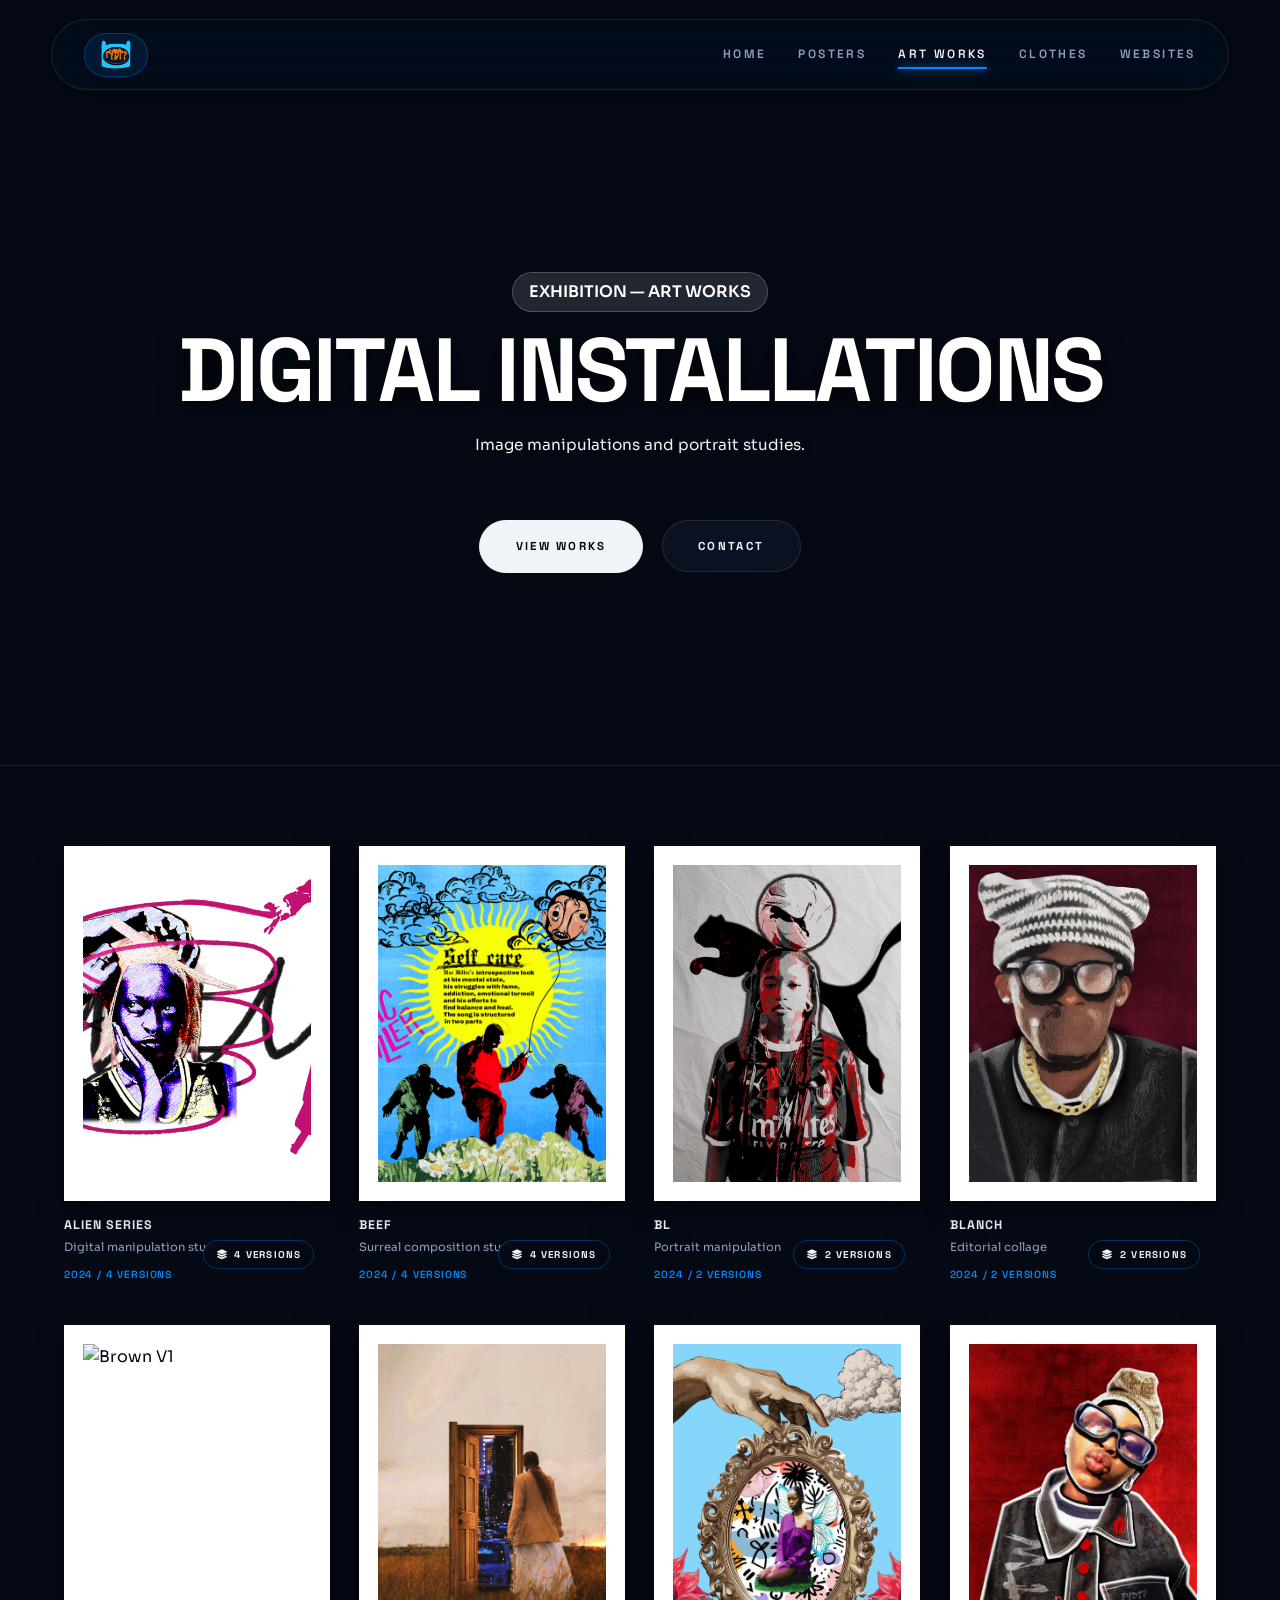
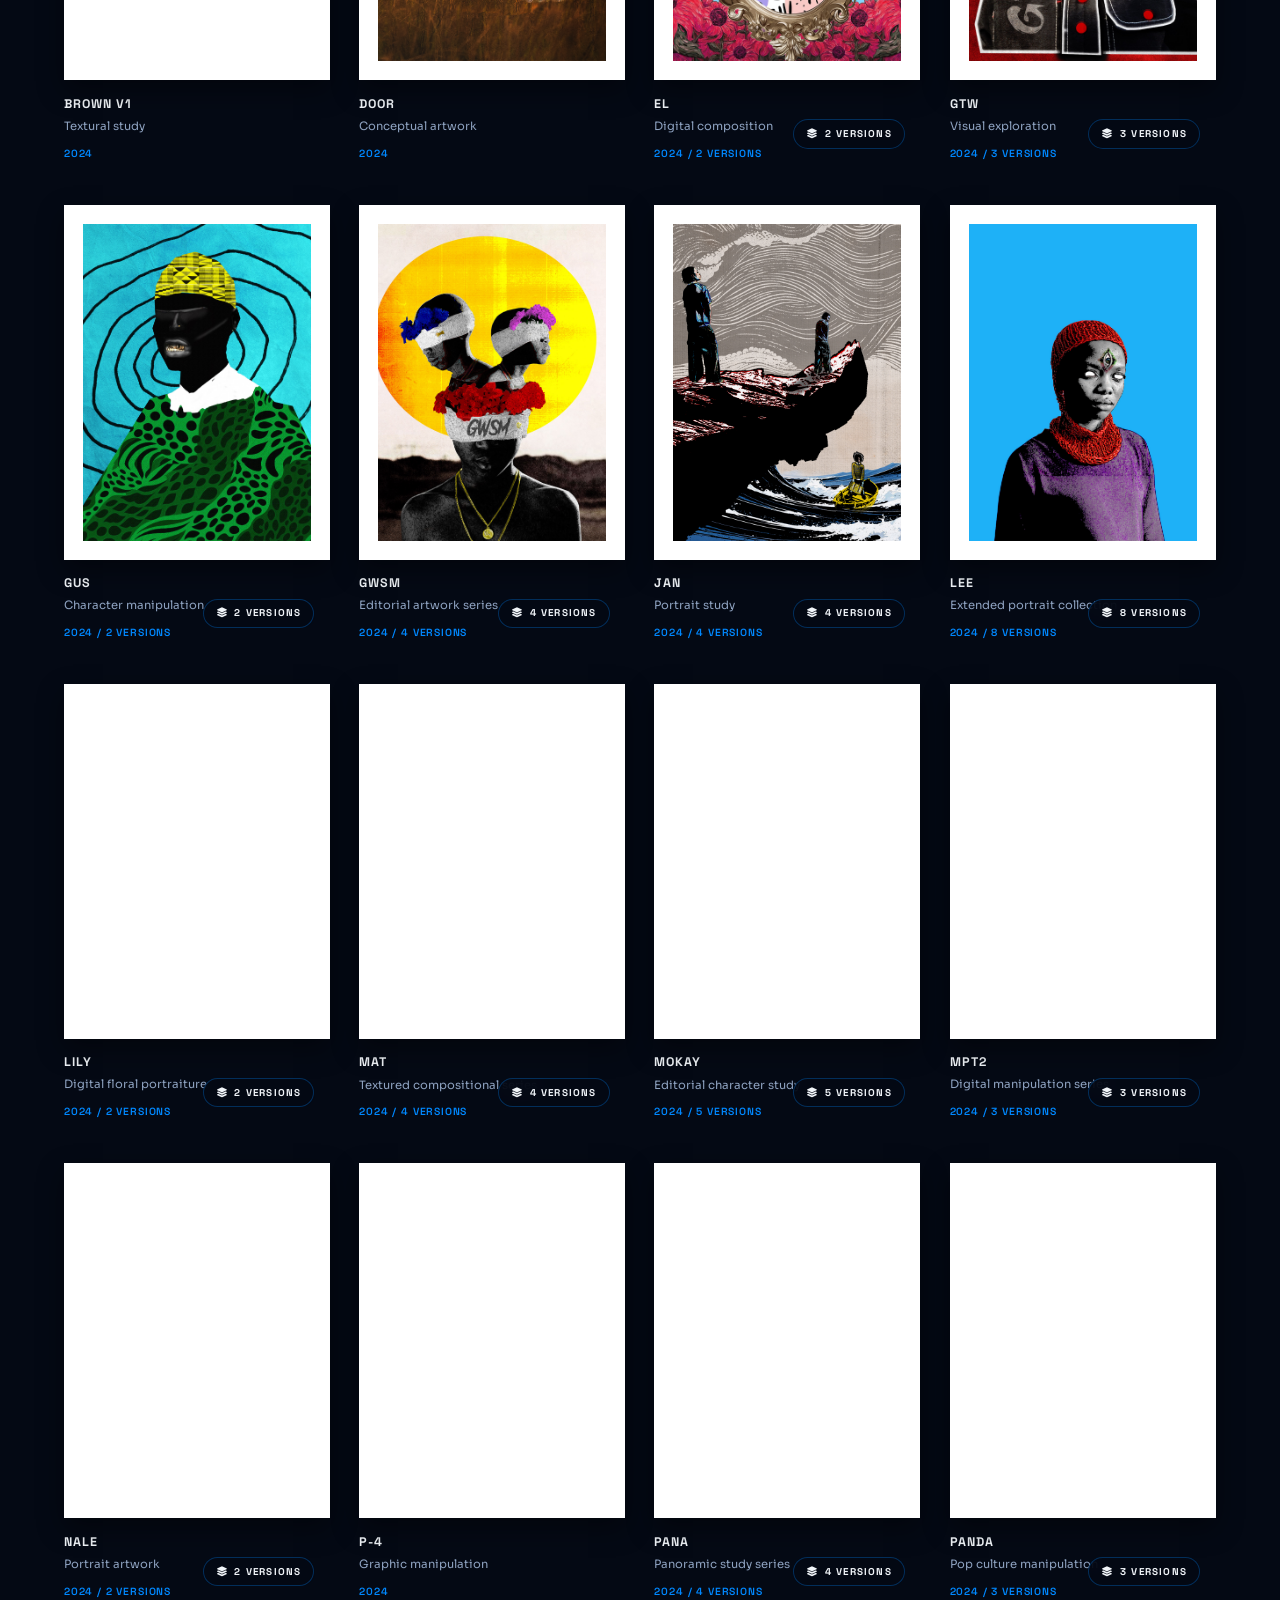
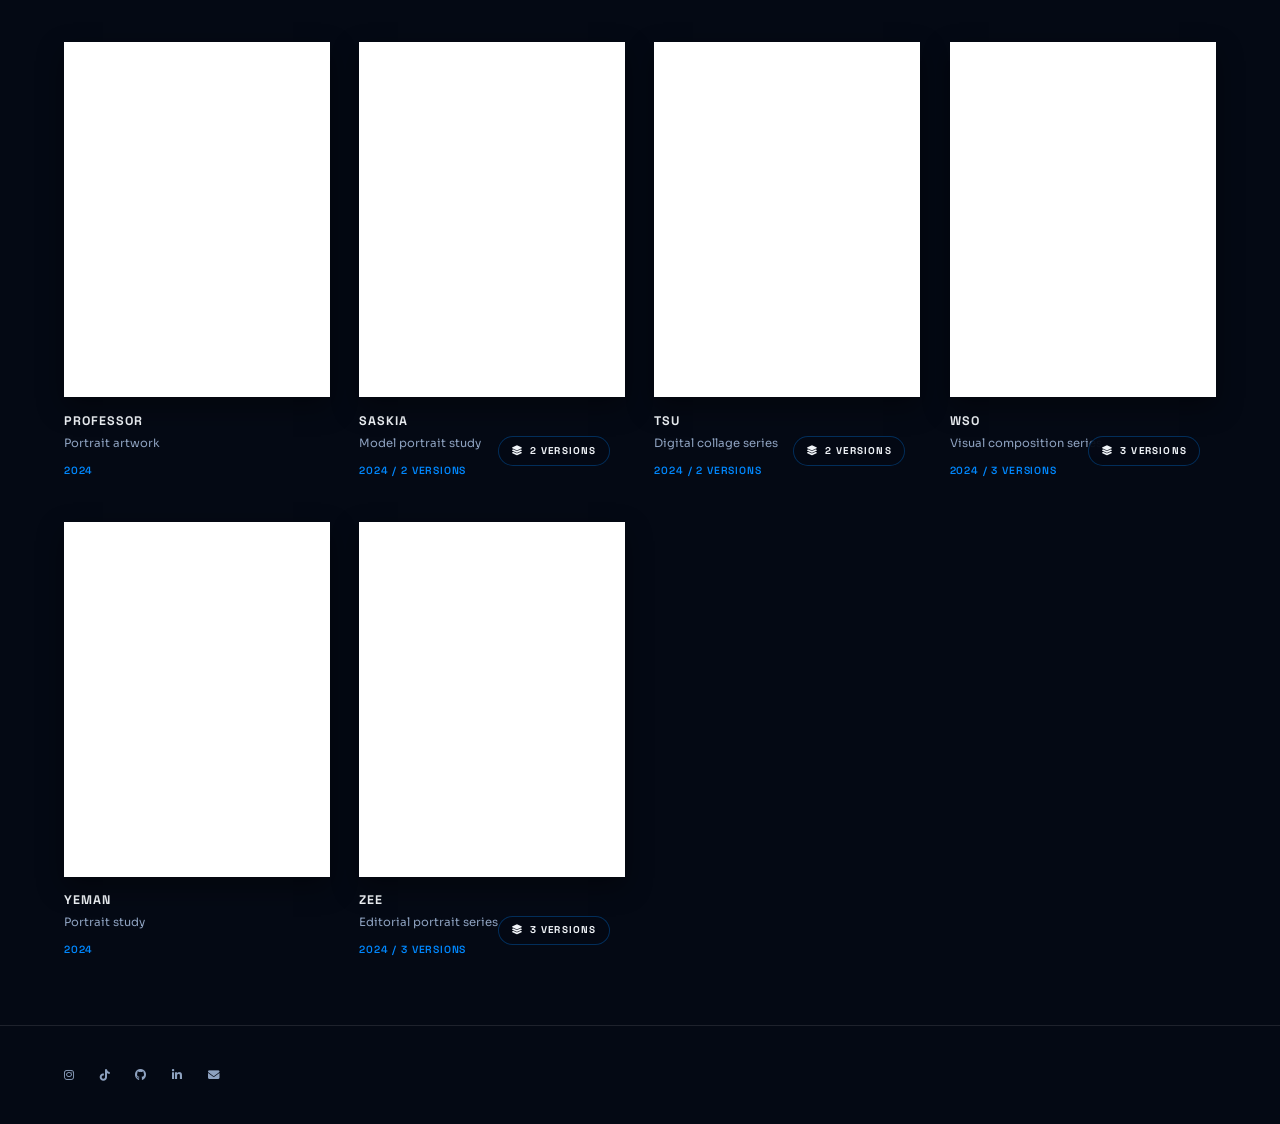
==== Artworks.html @ e3fe27bb "New update" ====
<!DOCTYPE html>
<!--
  File: Artworks.html
  Purpose: Art Works gallery — interactive grid with multi-version modal viewer.
  Notes: Groups artwork variations into single cards that expand into popups.
  Last modified: 2026-07-24
-->
<html lang="en">
<head>
  <meta charset="UTF-8">
  <meta name="viewport" content="width=device-width, initial-scale=1.0">
  <meta name="description" content="Visual works, portrait studies, and image manipulations by Ali Muunganirwa.">
  <title>Art Works | Ali Muunganirwa</title>
  <link rel="icon" type="image/png" href="Images/FYDT/Favicon.png">
  <link rel="preconnect" href="https://fonts.googleapis.com">
  <link rel="preconnect" href="https://fonts.gstatic.com" crossorigin>
  <link href="https://fonts.googleapis.com/css2?family=Space+Grotesk:wght@400;500;700&family=Sora:wght@400;500;600;700&display=swap" rel="stylesheet">
  <link rel="stylesheet" href="https://cdnjs.cloudflare.com/ajax/libs/font-awesome/6.5.2/css/all.min.css">
  <link rel="stylesheet" href="style.css">
</head>
<body class="page-art" data-page="art">

  <!-- ==========================================================================
       LOADING SCREEN
       ========================================================================== -->
  <div class="loading-screen" aria-hidden="true">
    <div class="loading-dots" aria-hidden="true">
      <span></span>
      <span></span>
      <span></span>
    </div>
    <p>Preparing the exhibition</p>
  </div>

  <!-- ==========================================================================
       SITE NAVIGATION HEADER
       ========================================================================== -->
  <header class="site-header">
    <a class="brand" href="Index.html" data-nav="home">
      <span class="nav-logo"><img src="Images/FYDT/Favicon.png" alt="Ali Muunganirwa logo"></span>
    </a>
    <button class="menu-toggle" type="button" aria-label="Toggle menu">
      <span></span><span></span>
    </button>
    <nav class="site-nav" aria-label="Primary navigation">
      <a href="Index.html" data-nav="home">Home</a>
      <a href="posters.html" data-nav="posters">Posters</a>
      <a href="Artworks.html" data-nav="art" class="active">Art Works</a>
      <a href="clothing.html" data-nav="clothes">Clothes</a>
      <a href="website.html" data-nav="websites">Websites</a>
    </nav>
  </header>

  <main id="main-content">
    <!-- ==========================================================================
         HERO SECTION WITH TEXT ROTATOR
         ========================================================================== -->
    <section class="hero-section">
      <div class="hero-stage">
        <video class="hero-background-video" muted autoplay loop playsinline preload="metadata" poster="Images/FYDT/hero-poster.jpg" aria-hidden="true">
          <source src="Images/Hero/artwork.mp4" type="video/mp4">
          Your browser does not support video playback.
        </video>
        <div class="hero-overlay"></div>
        
        <div class="hero-copy">
          <p class="eyebrow">Exhibition — Art Works</p>
          <h1>Digital Installations</h1>
          
          <!-- Dynamic Text Rotator -->
          <div class="hero-text-rotator" aria-live="polite">
            <span class="rotate-text active">Image manipulations and portrait studies.</span>
            <span class="rotate-text">Arranged like a private digital gallery.</span>
            <span class="rotate-text">Exploring collage, texture, and surreal composition.</span>
          </div>

          <div class="hero-actions">
            <a class="btn btn-dark" href="#gallery">View Works</a>
            <a class="btn btn-secondary" href="#contact">Contact</a>
          </div>
        </div>
      </div>
    </section>

    <!-- ==========================================================================
         ARTWORKS GALLERY GRID
         ========================================================================== -->
    <section class="poster-grid section" id="gallery">

      <!-- Alien Series (4 Versions) -->
      <article class="poster-card reveal artwork-card" 
               data-title="Alien Series" 
               data-meta="4 Versions Available / 2024"
               data-versions='["Images/Artworks/Alien-(1).jpg","Images/Artworks/Alien-(2).jpg","Images/Artworks/Alien-(3).jpg","Images/Artworks/Alien-(4).jpg"]'>
        <div class="image-wrapper">
          <img src="Images/Artworks/Alien-(1).jpg" alt="Alien Series" loading="lazy" decoding="async">
          <span class="version-badge"><i class="fa-solid fa-layer-group"></i> 4 Versions</span>
        </div>
        <div class="poster-meta">
          <h2>Alien Series</h2>
          <p>Digital manipulation study</p>
          <span>2024 / 4 Versions</span>
        </div>
      </article>

      <!-- Beef Series (4 Versions) -->
      <article class="poster-card reveal artwork-card" 
               data-title="Beef" 
               data-meta="4 Versions Available / 2024"
               data-versions='["Images/Artworks/Beef (1).jpg","Images/Artworks/Beef (2).jpg","Images/Artworks/Beef (3).jpg","Images/Artworks/Beef (4).jpg"]'>
        <div class="image-wrapper">
          <img src="Images/Artworks/Beef (1).jpg" alt="Beef" loading="lazy" decoding="async">
          <span class="version-badge"><i class="fa-solid fa-layer-group"></i> 4 Versions</span>
        </div>
        <div class="poster-meta">
          <h2>Beef</h2>
          <p>Surreal composition study</p>
          <span>2024 / 4 Versions</span>
        </div>
      </article>

      <!-- BL Series (2 Versions) -->
      <article class="poster-card reveal artwork-card" 
               data-title="BL" 
               data-meta="2 Versions Available / 2024"
               data-versions='["Images/Artworks/bl.jpg","Images/Artworks/BL2.jpg"]'>
        <div class="image-wrapper">
          <img src="Images/Artworks/bl.jpg" alt="BL" loading="lazy" decoding="async">
          <span class="version-badge"><i class="fa-solid fa-layer-group"></i> 2 Versions</span>
        </div>
        <div class="poster-meta">
          <h2>BL</h2>
          <p>Portrait manipulation</p>
          <span>2024 / 2 Versions</span>
        </div>
      </article>

      <!-- Blanch Series (2 Versions) -->
      <article class="poster-card reveal artwork-card" 
               data-title="Blanch" 
               data-meta="2 Versions Available / 2024"
               data-versions='["Images/Artworks/BLANCH.jpg","Images/Artworks/BLANCH2.jpg"]'>
        <div class="image-wrapper">
          <img src="Images/Artworks/BLANCH.jpg" alt="Blanch" loading="lazy" decoding="async">
          <span class="version-badge"><i class="fa-solid fa-layer-group"></i> 2 Versions</span>
        </div>
        <div class="poster-meta">
          <h2>Blanch</h2>
          <p>Editorial collage</p>
          <span>2024 / 2 Versions</span>
        </div>
      </article>

      <!-- Brown V1 -->
      <article class="poster-card reveal artwork-card" 
               data-title="Brown V1" 
               data-meta="Single Artwork / 2024"
               data-versions='["Images/Artworks/Brown v1.jpg"]'>
        <div class="image-wrapper">
          <img src="Images/Artworks/Brown v1.jpg" alt="Brown V1" loading="lazy" decoding="async">
        </div>
        <div class="poster-meta">
          <h2>Brown V1</h2>
          <p>Textural study</p>
          <span>2024</span>
        </div>
      </article>

      <!-- Door -->
      <article class="poster-card reveal artwork-card" 
               data-title="Door" 
               data-meta="Single Artwork / 2024"
               data-versions='["Images/Artworks/Door.jpg"]'>
        <div class="image-wrapper">
          <img src="Images/Artworks/Door.jpg" alt="Door" loading="lazy" decoding="async">
        </div>
        <div class="poster-meta">
          <h2>Door</h2>
          <p>Conceptual artwork</p>
          <span>2024</span>
        </div>
      </article>

      <!-- EL Series (2 Versions) -->
      <article class="poster-card reveal artwork-card" 
               data-title="EL" 
               data-meta="2 Versions Available / 2024"
               data-versions='["Images/Artworks/EL (1).jpg","Images/Artworks/EL (2).jpg"]'>
        <div class="image-wrapper">
          <img src="Images/Artworks/EL (1).jpg" alt="EL" loading="lazy" decoding="async">
          <span class="version-badge"><i class="fa-solid fa-layer-group"></i> 2 Versions</span>
        </div>
        <div class="poster-meta">
          <h2>EL</h2>
          <p>Digital composition</p>
          <span>2024 / 2 Versions</span>
        </div>
      </article>

      <!-- GTW Series (3 Versions) -->
      <article class="poster-card reveal artwork-card" 
               data-title="GTW" 
               data-meta="3 Versions Available / 2024"
               data-versions='["Images/Artworks/GTW1.jpg","Images/Artworks/GTW2.jpg","Images/Artworks/GTW3.jpg"]'>
        <div class="image-wrapper">
          <img src="Images/Artworks/GTW1.jpg" alt="GTW" loading="lazy" decoding="async">
          <span class="version-badge"><i class="fa-solid fa-layer-group"></i> 3 Versions</span>
        </div>
        <div class="poster-meta">
          <h2>GTW</h2>
          <p>Visual exploration</p>
          <span>2024 / 3 Versions</span>
        </div>
      </article>

      <!-- Gus Series (2 Versions) -->
      <article class="poster-card reveal artwork-card" 
               data-title="Gus" 
               data-meta="2 Versions Available / 2024"
               data-versions='["Images/Artworks/Gus (1).png","Images/Artworks/Gus (2).png"]'>
        <div class="image-wrapper">
          <img src="Images/Artworks/Gus (1).png" alt="Gus" loading="lazy" decoding="async">
          <span class="version-badge"><i class="fa-solid fa-layer-group"></i> 2 Versions</span>
        </div>
        <div class="poster-meta">
          <h2>Gus</h2>
          <p>Character manipulation</p>
          <span>2024 / 2 Versions</span>
        </div>
      </article>

      <!-- GWSM Series (4 Versions) -->
      <article class="poster-card reveal artwork-card" 
               data-title="GWSM" 
               data-meta="4 Versions Available / 2024"
               data-versions='["Images/Artworks/GWSM-(1).jpg","Images/Artworks/GWSM-(2).jpg","Images/Artworks/GWSM-(3).jpg","Images/Artworks/GWSM-(4).jpg"]'>
        <div class="image-wrapper">
          <img src="Images/Artworks/GWSM-(1).jpg" alt="GWSM" loading="lazy" decoding="async">
          <span class="version-badge"><i class="fa-solid fa-layer-group"></i> 4 Versions</span>
        </div>
        <div class="poster-meta">
          <h2>GWSM</h2>
          <p>Editorial artwork series</p>
          <span>2024 / 4 Versions</span>
        </div>
      </article>

      <!-- Jan Series (4 Versions) -->
      <article class="poster-card reveal artwork-card" 
               data-title="Jan" 
               data-meta="4 Versions Available / 2024"
               data-versions='["Images/Artworks/Jan.jpg","Images/Artworks/Jan- (1).jpg","Images/Artworks/Jan- (2).jpg","Images/Artworks/Jan- (3).jpg"]'>
        <div class="image-wrapper">
          <img src="Images/Artworks/Jan.jpg" alt="Jan" loading="lazy" decoding="async">
          <span class="version-badge"><i class="fa-solid fa-layer-group"></i> 4 Versions</span>
        </div>
        <div class="poster-meta">
          <h2>Jan</h2>
          <p>Portrait study</p>
          <span>2024 / 4 Versions</span>
        </div>
      </article>

      <!-- Lee Series (8 Versions) -->
      <article class="poster-card reveal artwork-card" 
               data-title="Lee" 
               data-meta="8 Versions Available / 2024"
               data-versions='["Images/Artworks/Lee.jpg","Images/Artworks/Lee-2.jpg","Images/Artworks/Lee-3.jpg","Images/Artworks/Lee4.jpg","Images/Artworks/Lee5.jpg","Images/Artworks/lee6.jpg","Images/Artworks/lee7.jpg","Images/Artworks/lee8.jpg"]'>
        <div class="image-wrapper">
          <img src="Images/Artworks/Lee.jpg" alt="Lee" loading="lazy" decoding="async">
          <span class="version-badge"><i class="fa-solid fa-layer-group"></i> 8 Versions</span>
        </div>
        <div class="poster-meta">
          <h2>Lee</h2>
          <p>Extended portrait collection</p>
          <span>2024 / 8 Versions</span>
        </div>
      </article>

      <!-- Lily Series (2 Versions) -->
      <article class="poster-card reveal artwork-card" 
               data-title="Lily" 
               data-meta="2 Versions Available / 2024"
               data-versions='["Images/Artworks/lily1.jpg","Images/Artworks/lily2.jpg"]'>
        <div class="image-wrapper">
          <img src="Images/Artworks/lily1.jpg" alt="Lily" loading="lazy" decoding="async">
          <span class="version-badge"><i class="fa-solid fa-layer-group"></i> 2 Versions</span>
        </div>
        <div class="poster-meta">
          <h2>Lily</h2>
          <p>Digital floral portraiture</p>
          <span>2024 / 2 Versions</span>
        </div>
      </article>

      <!-- Mat Series (4 Versions) -->
      <article class="poster-card reveal artwork-card" 
               data-title="Mat" 
               data-meta="4 Versions Available / 2024"
               data-versions='["Images/Artworks/Mat (1).jpg","Images/Artworks/Mat (2).jpg","Images/Artworks/Mat (3).jpg","Images/Artworks/Mat (4).jpg"]'>
        <div class="image-wrapper">
          <img src="Images/Artworks/Mat (1).jpg" alt="Mat" loading="lazy" decoding="async">
          <span class="version-badge"><i class="fa-solid fa-layer-group"></i> 4 Versions</span>
        </div>
        <div class="poster-meta">
          <h2>Mat</h2>
          <p>Textured compositional series</p>
          <span>2024 / 4 Versions</span>
        </div>
      </article>

      <!-- Mokay Series (5 Versions) -->
      <article class="poster-card reveal artwork-card" 
               data-title="Mokay" 
               data-meta="5 Versions Available / 2024"
               data-versions='["Images/Artworks/mokay.jpg","Images/Artworks/mokay2.jpg","Images/Artworks/mokay3.jpg","Images/Artworks/mokay4.jpg","Images/Artworks/mokay5.jpg"]'>
        <div class="image-wrapper">
          <img src="Images/Artworks/mokay.jpg" alt="Mokay" loading="lazy" decoding="async">
          <span class="version-badge"><i class="fa-solid fa-layer-group"></i> 5 Versions</span>
        </div>
        <div class="poster-meta">
          <h2>Mokay</h2>
          <p>Editorial character study</p>
          <span>2024 / 5 Versions</span>
        </div>
      </article>

      <!-- Mpt2 Series (3 Versions) -->
      <article class="poster-card reveal artwork-card" 
               data-title="Mpt2" 
               data-meta="3 Versions Available / 2024"
               data-versions='["Images/Artworks/Mpt2 (1).jpg","Images/Artworks/Mpt2 (2).jpg","Images/Artworks/Mpt2 (3).jpg"]'>
        <div class="image-wrapper">
          <img src="Images/Artworks/Mpt2 (1).jpg" alt="Mpt2" loading="lazy" decoding="async">
          <span class="version-badge"><i class="fa-solid fa-layer-group"></i> 3 Versions</span>
        </div>
        <div class="poster-meta">
          <h2>Mpt2</h2>
          <p>Digital manipulation series</p>
          <span>2024 / 3 Versions</span>
        </div>
      </article>

      <!-- Nale Series (2 Versions) -->
      <article class="poster-card reveal artwork-card" 
               data-title="Nale" 
               data-meta="2 Versions Available / 2024"
               data-versions='["Images/Artworks/nale.jpg","Images/Artworks/nale2.jpg"]'>
        <div class="image-wrapper">
          <img src="Images/Artworks/nale.jpg" alt="Nale" loading="lazy" decoding="async">
          <span class="version-badge"><i class="fa-solid fa-layer-group"></i> 2 Versions</span>
        </div>
        <div class="poster-meta">
          <h2>Nale</h2>
          <p>Portrait artwork</p>
          <span>2024 / 2 Versions</span>
        </div>
      </article>

      <!-- P-4 -->
      <article class="poster-card reveal artwork-card" 
               data-title="P-4" 
               data-meta="Single Artwork / 2024"
               data-versions='["Images/Artworks/P-(4).png"]'>
        <div class="image-wrapper">
          <img src="Images/Artworks/P-(4).png" alt="P-4" loading="lazy" decoding="async">
        </div>
        <div class="poster-meta">
          <h2>P-4</h2>
          <p>Graphic manipulation</p>
          <span>2024</span>
        </div>
      </article>

      <!-- Pana Series (4 Versions) -->
      <article class="poster-card reveal artwork-card" 
               data-title="Pana" 
               data-meta="4 Versions Available / 2024"
               data-versions='["Images/Artworks/Pana-(1).jpg","Images/Artworks/Pana-(2).jpg","Images/Artworks/Pana-(3).jpg","Images/Artworks/Pana-(4).jpg"]'>
        <div class="image-wrapper">
          <img src="Images/Artworks/Pana-(1).jpg" alt="Pana" loading="lazy" decoding="async">
          <span class="version-badge"><i class="fa-solid fa-layer-group"></i> 4 Versions</span>
        </div>
        <div class="poster-meta">
          <h2>Pana</h2>
          <p>Panoramic study series</p>
          <span>2024 / 4 Versions</span>
        </div>
      </article>

      <!-- Panda Series (3 Versions) -->
      <article class="poster-card reveal artwork-card" 
               data-title="Panda" 
               data-meta="3 Versions Available / 2024"
               data-versions='["Images/Artworks/Panda-(1).jpg","Images/Artworks/Panda-(2).jpg","Images/Artworks/Panda-(3).jpg"]'>
        <div class="image-wrapper">
          <img src="Images/Artworks/Panda-(1).jpg" alt="Panda" loading="lazy" decoding="async">
          <span class="version-badge"><i class="fa-solid fa-layer-group"></i> 3 Versions</span>
        </div>
        <div class="poster-meta">
          <h2>Panda</h2>
          <p>Pop culture manipulation</p>
          <span>2024 / 3 Versions</span>
        </div>
      </article>

      <!-- Professor -->
      <article class="poster-card reveal artwork-card" 
               data-title="Professor" 
               data-meta="Single Artwork / 2024"
               data-versions='["Images/Artworks/Professor.png"]'>
        <div class="image-wrapper">
          <img src="Images/Artworks/Professor.png" alt="Professor" loading="lazy" decoding="async">
        </div>
        <div class="poster-meta">
          <h2>Professor</h2>
          <p>Portrait artwork</p>
          <span>2024</span>
        </div>
      </article>

      <!-- Saskia Series (2 Versions) -->
      <article class="poster-card reveal artwork-card" 
               data-title="Saskia" 
               data-meta="2 Versions Available / 2024"
               data-versions='["Images/Artworks/Saskia.jpg","Images/Artworks/Saskia-(1).jpg"]'>
        <div class="image-wrapper">
          <img src="Images/Artworks/Saskia.jpg" alt="Saskia" loading="lazy" decoding="async">
          <span class="version-badge"><i class="fa-solid fa-layer-group"></i> 2 Versions</span>
        </div>
        <div class="poster-meta">
          <h2>Saskia</h2>
          <p>Model portrait study</p>
          <span>2024 / 2 Versions</span>
        </div>
      </article>

      <!-- Tsu Series (2 Versions) -->
      <article class="poster-card reveal artwork-card" 
               data-title="Tsu" 
               data-meta="2 Versions Available / 2024"
               data-versions='["Images/Artworks/Tsu.jpg","Images/Artworks/Tsu(2).jpg"]'>
        <div class="image-wrapper">
          <img src="Images/Artworks/Tsu.jpg" alt="Tsu" loading="lazy" decoding="async">
          <span class="version-badge"><i class="fa-solid fa-layer-group"></i> 2 Versions</span>
        </div>
        <div class="poster-meta">
          <h2>Tsu</h2>
          <p>Digital collage series</p>
          <span>2024 / 2 Versions</span>
        </div>
      </article>

      <!-- WSO Series (3 Versions) -->
      <article class="poster-card reveal artwork-card" 
               data-title="WSO" 
               data-meta="3 Versions Available / 2024"
               data-versions='["Images/Artworks/WSO (1).jpg","Images/Artworks/WSO (2).jpg","Images/Artworks/WSO (3).jpg"]'>
        <div class="image-wrapper">
          <img src="Images/Artworks/WSO (1).jpg" alt="WSO" loading="lazy" decoding="async">
          <span class="version-badge"><i class="fa-solid fa-layer-group"></i> 3 Versions</span>
        </div>
        <div class="poster-meta">
          <h2>WSO</h2>
          <p>Visual composition series</p>
          <span>2024 / 3 Versions</span>
        </div>
      </article>

      <!-- Yeman -->
      <article class="poster-card reveal artwork-card" 
               data-title="Yeman" 
               data-meta="Single Artwork / 2024"
               data-versions='["Images/Artworks/Yeman.jpg"]'>
        <div class="image-wrapper">
          <img src="Images/Artworks/Yeman.jpg" alt="Yeman" loading="lazy" decoding="async">
        </div>
        <div class="poster-meta">
          <h2>Yeman</h2>
          <p>Portrait study</p>
          <span>2024</span>
        </div>
      </article>

      <!-- Zee Series (3 Versions) -->
      <article class="poster-card reveal artwork-card" 
               data-title="Zee" 
               data-meta="3 Versions Available / 2024"
               data-versions='["Images/Artworks/Zee.jpg","Images/Artworks/zee2.jpg","Images/Artworks/zee3.jpg"]'>
        <div class="image-wrapper">
          <img src="Images/Artworks/Zee.jpg" alt="Zee" loading="lazy" decoding="async">
          <span class="version-badge"><i class="fa-solid fa-layer-group"></i> 3 Versions</span>
        </div>
        <div class="poster-meta">
          <h2>Zee</h2>
          <p>Editorial portrait series</p>
          <span>2024 / 3 Versions</span>
        </div>
      </article>

    </section>
  </main>

  <!-- ==========================================================================
       FOOTER
       ========================================================================== -->
  <footer class="site-footer" id="contact">
    <div class="social-links">
      <a href="https://www.instagram.com/finnyoudidthis/" target="_blank" rel="noreferrer" aria-label="Instagram"><i class="fa-brands fa-instagram"></i></a>
      <a href="https://www.tiktok.com/" target="_blank" rel="noreferrer" aria-label="TikTok"><i class="fa-brands fa-tiktok"></i></a>
      <a href="https://github.com/" target="_blank" rel="noreferrer" aria-label="GitHub"><i class="fa-brands fa-github"></i></a>
      <a href="https://www.linkedin.com/" target="_blank" rel="noreferrer" aria-label="LinkedIn"><i class="fa-brands fa-linkedin-in"></i></a>
      <a href="mailto:ali@museumfolio.com" aria-label="Email"><i class="fa-solid fa-envelope"></i></a>
    </div>
  </footer>

  <!-- ==========================================================================
       POP-UP LIGHTBOX MODAL (MULTI-VERSION & MULTI-VARIANT SUPPORT)
       ========================================================================== -->
  <div class="art-modal" id="artModal" role="dialog" aria-modal="true" aria-labelledby="modalTitle" aria-hidden="true">
    <div class="art-modal-container">
      <button class="art-modal-close" aria-label="Close modal">&times;</button>
      <div class="art-modal-stage">
        <button class="modal-nav prev" aria-label="Previous image">&larr;</button>
        <img src="" alt="Selected Artwork Preview" class="reward-preview-img" id="modalImage">
        <button class="modal-nav next" aria-label="Next image">&rarr;</button>
      </div>
      <div class="art-modal-sidebar">
        <div class="modal-meta-header">
          <h2 class="modal-title" id="modalTitle">ARTWORK DETAILS</h2>
          <span class="category-tag"></span>
        </div>
        <div class="modal-meta-body">
          <p class="modal-description"></p>
        </div>
        <div class="version-section">
          <span class="version-section-title">Versions / Angles</span>
          <div class="version-thumbnails"></div>
        </div>
      </div>
    </div>
  </div>

  <!-- ==========================================================================
       SCRIPTS
       ========================================================================== -->
  <script src="https://cdnjs.cloudflare.com/ajax/libs/gsap/3.12.5/gsap.min.js"></script>
  <script src="https://unpkg.com/lenis@1.1.21/dist/lenis.min.js"></script>
  <script src="script.js"></script>
</body>
</html>
---- style.css ----
/* ==========================================================================
   PRODUCTION CSS ARCHITECTURE — EDITORIAL GALLERY & DIGITAL STUDIO
   Aesthetic: Editorial Art Gallery / Deep Blue Atmosphere / Sharp Geometric
   ========================================================================== */

/* --------------------------------------------------------------------------
   01. DESIGN SYSTEM & COLOR TOKENS (CELESTIAL BLUE THEME)
   -------------------------------------------------------------------------- */
:root {
  /* Color System - Deep Sky & Midnight Blue */
  --bg-primary: #040914;
  --bg-secondary: #081224;
  --bg-surface: rgba(10, 20, 38, 0.75);
  --bg-surface-elevated: rgba(15, 30, 56, 0.85);

  --text-main: #f0f4f8;
  --text-muted: #8ea2c0;
  --text-dim: #4d6280;

  --accent: #0088ff;
  --accent-hot: #33a3ff;
  --accent-glow: rgba(0, 136, 255, 0.4);
  --accent-subtle: rgba(0, 136, 255, 0.1);

  --border-subtle: rgba(255, 255, 255, 0.1);
  --border-accent: rgba(0, 136, 255, 0.3);
  --border-accent-strong: rgba(0, 136, 255, 0.8);

  /* Modern Editorial & Kinetic Typography Families */
  --font-display: 'Space Grotesk', -apple-system, BlinkMacSystemFont, sans-serif;
  --font-body: 'Sora', -apple-system, BlinkMacSystemFont, sans-serif;
  --font-editorial: 'Cormorant Garamond', Georgia, serif;
  --font-accent: 'Permanent Marker', cursive, sans-serif;

  /* Spatial Geometry - Sharp Crisp Edges for Art Gallery */
  --radius-none: 0px;
  --radius-sm: 0px;
  --radius-md: 0px;
  --radius-lg: 0px;
  --radius-pill: 9999px;
  --radius: 0px;

  /* Elevation & Lighting */
  --shadow-sm: 0 4px 20px rgba(0, 0, 0, 0.4);
  --shadow-md: 0 12px 40px rgba(0, 0, 0, 0.65);
  --shadow-lg: 0 30px 90px rgba(2, 6, 16, 0.9);
  --shadow-glow: 0 0 50px var(--accent-glow);
  --shadow: var(--shadow-lg);

  /* Glassmorphism Filters */
  --glass-blur: blur(20px) saturate(180%);
  --glass-blur-heavy: blur(40px) saturate(200%);

  /* Physics-Based Motion */
  --ease-out-expo: cubic-bezier(0.16, 1, 0.3, 1);
  --transition-fast: 0.25s var(--ease-out-expo);
  --transition-smooth: 0.5s var(--ease-out-expo);
}

/* --------------------------------------------------------------------------
   02. RESET & BASE ARCHITECTURE
   -------------------------------------------------------------------------- */
*, *::before, *::after {
  box-sizing: border-box;
  margin: 0;
  padding: 0;
}

html {
  scroll-behavior: smooth;
  font-size: 16px;
  background-color: var(--bg-primary);
  color-scheme: dark;
}

html.lenis, html.lenis body {
  height: auto;
}

.lenis.lenis-smooth {
  scroll-behavior: auto !important;
}

body {
  font-family: var(--font-body);
  background-color: var(--bg-primary);
  color: var(--text-main);
  line-height: 1.6;
  overflow-x: hidden;
  -webkit-font-smoothing: antialiased;
  text-rendering: optimizeLegibility;
  position: relative;
  min-height: 100vh;
}

a {
  color: inherit;
  text-decoration: none;
  transition: color var(--transition-fast);
}

img {
  display: block;
  max-width: 100%;
  height: auto;
  object-fit: cover;
  border-radius: 0 !important; /* Forces sharp art corners */
  content-visibility: auto;
}

button {
  font: inherit;
  background: none;
  border: none;
  cursor: pointer;
  color: inherit;
}

::selection {
  background: var(--accent);
  color: #ffffff;
}

/* --------------------------------------------------------------------------
   03. ATMOSPHERIC MOVING CLOUDS & SKY BACKGROUND
   -------------------------------------------------------------------------- */
body::before {
  content: '';
  position: fixed;
  inset: -20%;
  width: 140%;
  height: 140%;
  background: 
    radial-gradient(ellipse at 20% 20%, rgba(13, 40, 80, 0.6) 0%, transparent 50%),
    radial-gradient(ellipse at 80% 70%, rgba(0, 100, 220, 0.25) 0%, transparent 60%),
    radial-gradient(ellipse at 50% 30%, rgba(5, 18, 42, 0.9) 0%, transparent 70%);
  pointer-events: none;
  z-index: -3;
}

/* Moving Cloud Texture Layers */
body::after {
  content: '';
  position: fixed;
  inset: -50%;
  width: 200%;
  height: 200%;
  background-image: 
    radial-gradient(circle at 30% 40%, rgba(255, 255, 255, 0.06) 0%, transparent 20%),
    radial-gradient(circle at 70% 60%, rgba(0, 136, 255, 0.08) 0%, transparent 25%),
    radial-gradient(circle at 40% 80%, rgba(255, 255, 255, 0.04) 0%, transparent 18%);
  filter: blur(50px);
  pointer-events: none;
  z-index: -2;
  opacity: 0.85;
  animation: floatClouds 45s ease-in-out infinite alternate;
  will-change: transform; /* GPU Optimization */
}

@keyframes floatClouds {
  0% { transform: translate(0, 0) scale(1); }
  50% { transform: translate(-4%, 3%) scale(1.05); }
  100% { transform: translate(3%, -4%) scale(0.98); }
}

#starCanvas {
  position: fixed;
  inset: 0;
  z-index: -1;
  pointer-events: none;
  opacity: 0.35;
  mix-blend-mode: screen;
}

/* --------------------------------------------------------------------------
   04. CURSOR & PRELOADER
   -------------------------------------------------------------------------- */
.cursor-dot {
  position: fixed;
  top: 0;
  left: 0;
  width: 18px;
  height: 18px;
  border: 1px solid rgba(255, 255, 255, 0.7);
  border-radius: 50%;
  pointer-events: none;
  transform: translate(-50%, -50%);
  z-index: 10000;
  transition: width 0.25s var(--ease-out-expo), height 0.25s var(--ease-out-expo), background-color 0.25s ease;
  mix-blend-mode: difference;
  display: none;
}

.cursor-dot.active {
  width: 50px;
  height: 50px;
  background-color: var(--accent);
  border-color: var(--accent);
  opacity: 0.7;
}

@media (pointer: fine) {
  .cursor-dot { display: block; }
}

.loading-screen {
  position: fixed;
  inset: 0;
  background: var(--bg-primary);
  display: flex;
  flex-direction: column;
  align-items: center;
  justify-content: center;
  gap: 1.5rem;
  z-index: 9999;
  transition: opacity 0.8s var(--ease-out-expo), visibility 0.8s ease;
}

.loading-screen p {
  font-family: var(--font-display);
  font-size: 0.75rem;
  letter-spacing: 0.25em;
  text-transform: uppercase;
  color: var(--text-muted);
}

.loading-screen.hidden {
  opacity: 0;
  visibility: hidden;
}

.loading-dots {
  display: flex;
  gap: 0.8rem;
}

.loading-dots span {
  width: 12px;
  height: 12px;
  border-radius: 50%;
  background: var(--accent);
  box-shadow: 0 0 15px var(--accent-glow);
  animation: dotPulse 1.4s infinite;
}

.loading-dots span:nth-child(2) { animation-delay: 0.2s; }
.loading-dots span:nth-child(3) { animation-delay: 0.4s; }

@keyframes dotPulse {
  0%, 100% { transform: scale(0.6); opacity: 0.3; }
  50% { transform: scale(1.3); opacity: 1; }
}

/* --------------------------------------------------------------------------
   05. NAVIGATION & FLOATING HEADER
   -------------------------------------------------------------------------- */
.site-header {
  position: fixed;
  top: 1.2rem;
  left: 4vw;
  right: 4vw;
  z-index: 1000;
  display: flex;
  align-items: center;
  justify-content: space-between;
  padding: 0.8rem 2rem;
  background: rgba(6, 14, 28, 0.65);
  backdrop-filter: var(--glass-blur);
  -webkit-backdrop-filter: var(--glass-blur);
  border: 1px solid var(--border-subtle);
  border-radius: var(--radius-pill);
  box-shadow: var(--shadow-sm);
  opacity: 0;
  transform: translateY(-20px);
  transition: all 0.5s var(--ease-out-expo);
}

body.loaded .site-header {
  opacity: 1;
  transform: translateY(0);
}

.site-header.scrolled {
  background: rgba(4, 9, 20, 0.92);
  border-color: var(--border-accent);
  box-shadow: var(--shadow-md), 0 0 30px var(--accent-subtle);
}

.brand {
  font-family: var(--font-display);
  font-size: 0.85rem;
  font-weight: 700;
  letter-spacing: 0.25em;
  text-transform: uppercase;
}

.nav-logo {
  display: inline-flex;
  align-items: center;
  justify-content: center;
  padding: 0.4rem 1rem;
  border: 1px solid var(--border-accent);
  border-radius: var(--radius-pill);
  background: var(--accent-subtle);
  transition: all 0.3s ease;
}

.nav-logo:hover {
  background: rgba(0, 136, 255, 0.25);
  border-color: var(--accent-hot);
  box-shadow: 0 0 20px var(--accent-glow);
}

.nav-logo img {
  height: 1.8rem;
  width: auto;
  object-fit: contain;
  background: transparent !important;
  padding: 0 !important;
}

.site-nav {
  display: flex;
  gap: 2rem;
  align-items: center;
}

.site-nav a {
  font-family: var(--font-display);
  font-size: 0.75rem;
  font-weight: 600;
  text-transform: uppercase;
  letter-spacing: 0.2em;
  color: var(--text-muted);
  position: relative;
  padding: 0.3rem 0;
}

.site-nav a::after {
  content: '';
  position: absolute;
  bottom: 0;
  left: 0;
  width: 100%;
  height: 2px;
  background: var(--accent);
  transform: scaleX(0);
  transform-origin: right;
  transition: transform 0.4s var(--ease-out-expo);
  box-shadow: 0 0 10px var(--accent);
}

.site-nav a:hover,
.site-nav a.active {
  color: var(--text-main);
}

.site-nav a:hover::after,
.site-nav a.active::after {
  transform: scaleX(1);
  transform-origin: left;
}

.menu-toggle {
  display: none;
  flex-direction: column;
  gap: 0.35rem;
  background: transparent;
  padding: 0.5rem;
}

.menu-toggle span {
  width: 24px;
  height: 2px;
  background: var(--text-main);
}

/* --------------------------------------------------------------------------
   06. HERO SECTION (VIDEO PRIORITY & FADING COPY)
   -------------------------------------------------------------------------- */
.hero-section,
.page-hero {
  position: relative;
  min-height: 85vh;
  display: flex;
  align-items: center;
  justify-content: center;
  padding: 0 5vw;
  overflow: hidden;
  border-bottom: 1px solid var(--border-subtle);
}

.hero-stage {
  position: relative;
  width: 100%;
  min-height: 85vh;
  display: grid;
  align-items: center;
  justify-content: center;
  padding-top: 5rem;
}

/* Video focus: clear, bright, high-contrast display */
.hero-background-video {
  position: absolute;
  inset: 0;
  width: 100%;
  height: 100%;
  object-fit: cover;
  z-index: 0;
  filter: contrast(1.05) brightness(0.85); 
}

/* Soft minimal gradient overlay so text stays readable while keeping video in front focus */
.hero-overlay {
  position: absolute;
  inset: 0;
  background: linear-gradient(180deg, rgba(4, 9, 20, 0.25) 0%, rgba(4, 9, 20, 0.6) 100%);
  z-index: 1;
}

/* Fading text effect loop for the hero copy */
.hero-copy {
  position: relative;
  z-index: 2;
  max-width: 950px;
  padding: 3rem 0;
  text-align: center;
  animation: heroFadeInOut 8s ease-in-out infinite;
}

@keyframes heroFadeInOut {
  0% { opacity: 0; transform: translateY(12px); }
  15% { opacity: 1; transform: translateY(0); }
  85% { opacity: 1; transform: translateY(0); }
  100% { opacity: 0; transform: translateY(-12px); }
}

.hero-copy h1 {
  font-family: var(--font-display);
  font-size: clamp(3rem, 7vw, 6.5rem);
  line-height: 0.95;
  letter-spacing: -0.03em;
  text-transform: uppercase;
  margin-bottom: 1.2rem;
  font-weight: 800;
  color: #ffffff;
  display: inline-block;
  text-shadow: 0 6px 25px rgba(0, 0, 0, 0.8);
}

.hero-copy .eyebrow {
  display: inline-block;
  text-transform: uppercase;
  font-weight: 600;
  color: #fff;
  background: rgba(255, 255, 255, 0.12);
  backdrop-filter: blur(12px);
  -webkit-backdrop-filter: blur(12px);
  padding: 6px 16px;
  border-radius: 100px;
  border: 1px solid rgba(255, 255, 255, 0.2);
  margin-bottom: 1rem;
}

.hero-text-rotator {
  position: relative;
  min-height: 3.5rem;
  margin-bottom: 2rem;
}

.rotate-text {
  position: absolute;
  top: 0;
  left: 50%;
  transform: translateX(-50%);
  width: 100%;
  font-size: clamp(0.95rem, 1.2vw, 1.2rem);
  color: var(--text-main);
  max-width: 620px;
  line-height: 1.7;
  opacity: 0;
  transition: opacity 0.6s var(--ease-out-expo);
  pointer-events: none;
  text-shadow: 0 2px 10px rgba(0,0,0,0.8);
}

.rotate-text.active {
  opacity: 1;
  pointer-events: auto;
}

.hero-actions {
  display: flex;
  justify-content: center;
  flex-wrap: wrap;
  gap: 1.2rem;
}

.scroll-indicator {
  position: absolute;
  bottom: 2rem;
  left: 50%;
  transform: translateX(-50%);
  z-index: 2;
  display: flex;
  flex-direction: column;
  align-items: center;
  gap: 0.6rem;
  font-family: var(--font-display);
  font-size: 0.65rem;
  letter-spacing: 0.25em;
  text-transform: uppercase;
  color: var(--text-muted);
}

.scroll-indicator span {
  width: 1px;
  height: 40px;
  background: rgba(255, 255, 255, 0.15);
  position: relative;
  overflow: hidden;
}

.scroll-indicator span::before {
  content: '';
  position: absolute;
  top: 0;
  left: 0;
  width: 100%;
  height: 50%;
  background: var(--accent);
  box-shadow: 0 0 10px var(--accent);
  animation: scrollLoop 2s infinite;
}

@keyframes scrollLoop {
  0% { transform: translateY(-100%); }
  100% { transform: translateY(200%); }
}

/* --------------------------------------------------------------------------
   07. BUTTONS & GENERAL TYPOGRAPHY
   -------------------------------------------------------------------------- */
.section-heading {
  margin-bottom: 3rem;
  max-width: 850px;
}

.section-heading h2,
.homepage-heading h2 {
  font-family: var(--font-display);
  font-size: clamp(2rem, 3.8vw, 3.5rem);
  line-height: 1.05;
  letter-spacing: -0.02em;
  text-transform: uppercase;
  color: #ffffff;
}

.btn {
  display: inline-flex;
  align-items: center;
  justify-content: center;
  padding: 1rem 2.2rem;
  border-radius: var(--radius-pill);
  font-family: var(--font-display);
  font-size: 0.72rem;
  font-weight: 700;
  letter-spacing: 0.2em;
  text-transform: uppercase;
  transition: all 0.25s ease;
}

.btn-dark {
  background: var(--text-main);
  color: var(--bg-primary);
  border: 1px solid var(--text-main);
}

.btn-dark:hover {
  background: var(--accent);
  border-color: var(--accent);
  color: #ffffff;
}

.btn-secondary,
.btn-light {
  background: rgba(255, 255, 255, 0.04);
  color: var(--text-main);
  border: 1px solid var(--border-subtle);
  backdrop-filter: var(--glass-blur);
}

.btn-secondary:hover,
.btn-light:hover {
  border-color: var(--accent);
  color: var(--accent);
  background: var(--accent-subtle);
}

/* --------------------------------------------------------------------------
   08. ART PRINT EXHIBIT GRID (MATTED WHITE BORDER & CLEAN HOVER)
   -------------------------------------------------------------------------- */
.section {
  padding: 5rem 5vw;
}

.poster-grid,
.art-grid,
.fashion-grid,
.featured-project-grid,
.project-grid,
.collection-grid,
.grid {
  display: grid;
  grid-template-columns: repeat(4, 1fr);
  gap: 2.5rem 1.8rem;
  padding-bottom: 4rem;
}

.poster-card,
.art-card,
.fashion-card,
.artwork-card,
.project-card,
.collection-card,
.card {
  position: relative;
  background: transparent;
  border: none;
  border-radius: 0 !important;
  box-shadow: none;
  display: flex;
  flex-direction: column;
  cursor: pointer;
  transition: opacity 0.25s ease;
}

.poster-card:hover,
.art-card:hover,
.fashion-card:hover,
.artwork-card:hover,
.project-card:hover,
.collection-card:hover,
.card:hover {
  opacity: 0.88;
}

/* Fine Art Framed Image (Restored Matted White Frame & Image Fallback) */
.poster-card img,
.art-card img,
.fashion-card img,
.artwork-card img,
.featured-project-card img,
.project-card img,
.collection-card img,
.variant-img,
.art-feature img,
.fashion-hero img {
  width: 100%;
  aspect-ratio: 3 / 4;
  object-fit: cover;
  background: #ffffff !important; /* Crisp White Background Frame */
  padding: 1.2rem !important; /* Matted Frame Border */
  border-radius: 0 !important;
  box-shadow: 0 10px 25px rgba(0, 0, 0, 0.4);
  transition: opacity 0.25s ease;
  color: #040914; /* Fallback text color for broken image alt text */
}

/* Multi-version overlay badge */
.version-badge {
  position: absolute;
  bottom: 1rem;
  right: 1rem;
  background: rgba(4, 9, 20, 0.88);
  color: var(--text-main);
  border: 1px solid var(--border-accent);
  padding: 0.35rem 0.75rem;
  font-family: var(--font-display);
  font-size: 0.62rem;
  font-weight: 700;
  letter-spacing: 0.12em;
  text-transform: uppercase;
  backdrop-filter: blur(10px);
  border-radius: var(--radius-pill);
  display: flex;
  align-items: center;
  gap: 0.4rem;
  z-index: 2;
}

.poster-meta,
.art-caption,
.fashion-caption,
.project-copy,
.project-info {
  padding: 0.9rem 0 0 0;
  text-align: left;
}

.poster-meta h2,
.art-caption h2,
.art-caption h3,
.fashion-caption h2,
.project-info h2 {
  font-family: var(--font-display);
  font-size: 0.78rem;
  font-weight: 700;
  letter-spacing: 0.08em;
  text-transform: uppercase;
  color: var(--text-main);
  margin-bottom: 0.2rem;
}

.poster-meta p,
.art-caption p,
.fashion-caption p,
.project-info p {
  font-size: 0.72rem;
  color: var(--text-muted);
  line-height: 1.4;
  margin-bottom: 0.3rem;
}

.poster-meta span,
.art-caption span {
  font-family: var(--font-display);
  font-size: 0.65rem;
  font-weight: 600;
  letter-spacing: 0.08em;
  color: var(--accent);
  text-transform: uppercase;
}

/* ==========================================================================
   09. RE-ENGINEERED SIDE-BY-SIDE MODAL (EDITORIAL ART GALLERY LOOK)
   ========================================================================== */

/* Outer Backdrop Overlay */
.art-modal,
#artModal {
  position: fixed;
  inset: 0;
  z-index: 9999;
  display: flex;
  align-items: center;
  justify-content: center;
  padding: 2rem;
  background: rgba(3, 7, 16, 0.92);
  backdrop-filter: blur(25px) saturate(180%);
  -webkit-backdrop-filter: blur(25px) saturate(180%);
  opacity: 0;
  visibility: hidden;
  transition: opacity 0.3s ease, visibility 0.3s ease;
}

.art-modal.active,
#artModal.active {
  opacity: 1;
  visibility: visible;
}

/* Modal Window Container */
.art-modal-container {
  position: relative;
  width: 100%;
  max-width: 1100px;
  height: 85vh;
  max-height: 750px;
  background: var(--bg-secondary);
  border: 1px solid var(--border-accent);
  box-shadow: 0 30px 90px rgba(0, 0, 0, 0.95), 0 0 40px var(--accent-subtle);
  display: grid;
  grid-template-columns: 1fr 380px; /* Split View: Image Left, Info Right */
  overflow: hidden;
  border-radius: 0 !important;
  will-change: transform, opacity;
  transform: translateZ(0); /* Triggers GPU Layer Acceleration */
}

/* Close Button Floating Top Right */
.art-modal-close {
  position: absolute;
  top: 1.2rem;
  right: 1.2rem;
  z-index: 50;
  background: rgba(4, 9, 20, 0.85);
  border: 1px solid var(--border-subtle);
  color: var(--text-main);
  padding: 0.5rem 1rem;
  font-family: var(--font-display);
  font-size: 0.68rem;
  font-weight: 700;
  letter-spacing: 0.2em;
  text-transform: uppercase;
  cursor: pointer;
  transition: all 0.25s ease;
}

.art-modal-close:hover {
  background: var(--accent);
  border-color: var(--accent);
  color: #ffffff;
  box-shadow: 0 0 15px var(--accent-glow);
}

/* --- LEFT SIDE: Main Artwork Stage --- */
.art-modal-stage {
  position: relative;
  background: #02050c;
  display: flex;
  align-items: center;
  justify-content: center;
  padding: 2.5rem;
  overflow: hidden;
  border-right: 1px solid var(--border-subtle);
}

.art-modal-stage img {
  max-height: 100%;
  max-width: 100%;
  width: auto;
  height: auto;
  object-fit: contain;
  background: transparent !important;
  padding: 0 !important;
  box-shadow: 0 15px 50px rgba(0, 0, 0, 0.9);
  transition: opacity 0.25s ease;
}

/* Nav Arrows */
.modal-nav {
  position: absolute;
  top: 50%;
  transform: translateY(-50%);
  background: rgba(6, 14, 28, 0.75);
  border: 1px solid var(--border-subtle);
  color: #ffffff;
  width: 44px;
  height: 44px;
  display: grid;
  place-items: center;
  cursor: pointer;
  z-index: 10;
  transition: all 0.25s ease;
}

.modal-nav:hover {
  background: var(--accent);
  border-color: var(--accent);
}

.modal-nav.prev { left: 1.2rem; }
.modal-nav.next { right: 1.2rem; }

/* --- RIGHT SIDE: Metadata & Version Sidebar --- */
.art-modal-sidebar {
  background: var(--bg-primary);
  padding: 3rem 2rem 2rem;
  display: flex;
  flex-direction: column;
  justify-content: space-between;
  overflow-y: auto;
}

.modal-meta-header {
  margin-bottom: 1.5rem;
  border-bottom: 1px solid var(--border-subtle);
  padding-bottom: 1.2rem;
}

.modal-meta-header h2 {
  font-family: var(--font-display);
  font-size: 1.3rem;
  font-weight: 700;
  text-transform: uppercase;
  letter-spacing: 0.05em;
  color: #ffffff;
  margin-bottom: 0.4rem;
}

.modal-meta-header .category-tag {
  font-family: var(--font-display);
  font-size: 0.68rem;
  font-weight: 600;
  color: var(--accent);
  text-transform: uppercase;
  letter-spacing: 0.15em;
}

.modal-meta-body {
  flex: 1;
  display: flex;
  flex-direction: column;
  gap: 1.2rem;
}

.modal-description {
  font-size: 0.82rem;
  color: var(--text-muted);
  line-height: 1.6;
}

.modal-specs {
  display: flex;
  flex-direction: column;
  gap: 0.5rem;
  font-size: 0.75rem;
  color: var(--text-dim);
}

.modal-specs div {
  display: flex;
  justify-content: space-between;
  border-bottom: 1px dashed var(--border-subtle);
  padding-bottom: 0.3rem;
}

.modal-specs span {
  color: var(--text-main);
}

/* --- Side-by-Side Version Thumbnails --- */
.version-section {
  margin-top: 1.5rem;
  border-top: 1px solid var(--border-subtle);
  padding-top: 1.2rem;
}

.version-section-title {
  font-family: var(--font-display);
  font-size: 0.68rem;
  text-transform: uppercase;
  letter-spacing: 0.15em;
  color: var(--text-muted);
  margin-bottom: 0.8rem;
  display: flex;
  justify-content: space-between;
}

.version-thumbnails {
  display: flex;
  gap: 0.8rem;
  overflow-x: auto;
  padding-bottom: 0.4rem;
}

/* Custom Webkit Scrollbar for Thumbnails */
.version-thumbnails::-webkit-scrollbar {
  height: 4px;
}

.version-thumbnails::-webkit-scrollbar-track {
  background: var(--bg-primary);
}

.version-thumbnails::-webkit-scrollbar-thumb {
  background: var(--border-accent);
  border-radius: var(--radius-pill);
}

.version-thumbnails::-webkit-scrollbar-thumb:hover {
  background: var(--accent);
}

.version-thumbnails img {
  width: 65px;
  height: 65px;
  min-width: 65px;
  object-fit: cover;
  border: 2px solid var(--border-subtle);
  cursor: pointer;
  opacity: 0.45;
  background: #02050c !important;
  padding: 0 !important;
  transition: all 0.25s ease;
}

.version-thumbnails img.active,
.version-thumbnails img:hover {
  opacity: 1;
  border-color: var(--accent);
  box-shadow: 0 0 12px var(--accent-glow);
}

/* Hide artwork details panel on non-art/poster pages if class "no-info" is applied */
.art-modal.no-info .art-modal-container {
  grid-template-columns: 1fr;
  max-width: 850px;
}
.art-modal.no-info .art-modal-sidebar {
  display: none;
}

/* --------------------------------------------------------------------------
   10. CV, ABOUT & SERVICE PANELS
   -------------------------------------------------------------------------- */
.about-grid,
.homepage-about-grid {
  display: grid;
  grid-template-columns: 1fr 1fr;
  gap: 3.5rem;
  align-items: center;
}

.cv-card,
.panel,
.skill-panel,
.process-step,
.timeline-item,
.service-card {
  background: var(--bg-surface);
  backdrop-filter: var(--glass-blur);
  -webkit-backdrop-filter: var(--glass-blur);
  border: 1px solid var(--border-subtle);
  border-radius: 0 !important;
  padding: 2.2rem;
  transition: border-color 0.3s ease;
}

.cv-card:hover,
.panel:hover,
.service-card:hover {
  border-color: var(--border-accent);
  background: var(--bg-surface-elevated);
}

.services-grid {
  display: grid;
  grid-template-columns: repeat(4, 1fr);
  gap: 1.2rem;
}

.service-icon {
  width: 46px;
  height: 46px;
  border-radius: 50%;
  display: grid;
  place-items: center;
  background: var(--accent-subtle);
  border: 1px solid var(--border-accent);
  color: var(--accent);
  font-size: 1.1rem;
  margin-bottom: 1.2rem;
}

/* --------------------------------------------------------------------------
   11. INTEGRATED CONTACT SECTION & FOOTER
   -------------------------------------------------------------------------- */
.contact-section,
.contact-panel-wrapper {
  padding: 5rem 5vw;
  background: var(--bg-secondary);
  border-top: 1px solid var(--border-subtle);
}

.contact-panel {
  display: grid;
  grid-template-columns: 1fr 1fr;
  gap: 3.5rem;
  align-items: flex-start;
  max-width: 1100px;
  margin: 0 auto;
  padding: 3rem;
  background: var(--bg-surface);
  border: 1px solid var(--border-subtle);
  border-radius: 0 !important;
}

.contact-info h2 {
  font-family: var(--font-display);
  font-size: clamp(1.8rem, 3vw, 2.8rem);
  text-transform: uppercase;
  margin-bottom: 1rem;
  line-height: 1.1;
  color: #ffffff;
}

.contact-info p {
  color: var(--text-muted);
  font-size: 0.88rem;
  margin-bottom: 2rem;
  line-height: 1.6;
}

.contact-details {
  display: flex;
  flex-direction: column;
  gap: 0.8rem;
  font-family: var(--font-display);
  font-size: 0.8rem;
  letter-spacing: 0.05em;
  color: var(--accent);
}

.contact-form {
  display: flex;
  flex-direction: column;
  gap: 1.2rem;
}

.form-group input,
.form-group textarea {
  width: 100%;
  padding: 1rem;
  background: rgba(255, 255, 255, 0.03);
  border: 1px solid var(--border-subtle);
  color: var(--text-main);
  font-family: var(--font-body);
  font-size: 0.85rem;
  outline: none;
  transition: border-color 0.25s ease;
}

.form-group input:focus,
.form-group textarea:focus {
  border-color: var(--accent);
}

.form-group textarea {
  resize: vertical;
  min-height: 120px;
}

/* Consolidated Site Footer */
.site-footer {
  width: 100%;
  padding: 2.5rem 5vw;
  background: var(--bg-primary);
  border-top: 1px solid var(--border-subtle);
  display: flex;
  justify-content: space-between;
  align-items: center;
  font-family: var(--font-display);
  font-size: 0.72rem;
  color: var(--text-muted);
  box-sizing: border-box;
}

.site-footer .footer-brand {
  text-transform: uppercase;
  letter-spacing: 0.15em;
  font-weight: 700;
  color: #ffffff;
}

.socials, 
.social-links {
  display: flex;
  gap: 1.5rem;
  align-items: center;
}

.socials a,
.site-footer .social-links a {
  font-family: var(--font-display);
  font-size: 0.72rem;
  letter-spacing: 0.15em;
  text-transform: uppercase;
  color: var(--text-muted);
  transition: color 0.25s ease;
  text-decoration: none;
}

.socials a:hover,
.site-footer .social-links a:hover {
  color: var(--accent);
}

/* --------------------------------------------------------------------------
   12. RESPONSIVE BREAKPOINTS
   -------------------------------------------------------------------------- */
@media (max-width: 1200px) {
  .poster-grid,
  .art-grid,
  .fashion-grid,
  .featured-project-grid,
  .project-grid,
  .collection-grid,
  .grid {
    grid-template-columns: repeat(3, 1fr);
  }
}

@media (max-width: 900px) {
  .art-modal,
  #artModal {
    align-items: flex-start;
    padding: 1rem;
    overflow-y: auto;
  }

  .art-modal-container {
    grid-template-columns: 1fr;
    height: auto;
    max-height: none;
    margin: auto 0;
    overflow: visible;
  }

  .art-modal-stage {
    min-height: 350px;
    border-right: none;
    border-bottom: 1px solid var(--border-subtle);
  }

  .art-modal-sidebar {
    padding: 1.8rem;
    overflow-y: visible;
  }
}

@media (max-width: 850px) {
  .poster-grid,
  .art-grid,
  .fashion-grid,
  .featured-project-grid,
  .project-grid,
  .collection-grid,
  .grid,
  .services-grid {
    grid-template-columns: repeat(2, 1fr);
    gap: 1.5rem;
  }

  .about-grid,
  .homepage-about-grid,
  .contact-panel {
    grid-template-columns: 1fr;
    padding: 2rem;
  }

  .site-nav {
    position: fixed;
    inset: 0;
    background: rgba(4, 9, 20, 0.98);
    backdrop-filter: var(--glass-blur-heavy);
    -webkit-backdrop-filter: var(--glass-blur-heavy);
    flex-direction: column;
    justify-content: center;
    gap: 2rem;
    transform: translateY(-100%);
    transition: transform 0.4s var(--ease-out-expo);
    padding: 2rem;
  }

  body.nav-open .site-nav {
    transform: translateY(0);
  }

  .menu-toggle {
    display: flex;
  }
}

@media (max-width: 600px) {
  .site-footer {
    flex-direction: column;
    gap: 1.2rem;
    text-align: center;
    align-items: center;
  }
}

@media (max-width: 550px) {
  .poster-grid,
  .art-grid,
  .fashion-grid,
  .featured-project-grid,
  .project-grid,
  .collection-grid,
  .grid,
  .services-grid {
    grid-template-columns: 1fr;
  }

  .hero-copy h1 {
    font-size: clamp(2.2rem, 11vw, 3.8rem);
  }
}
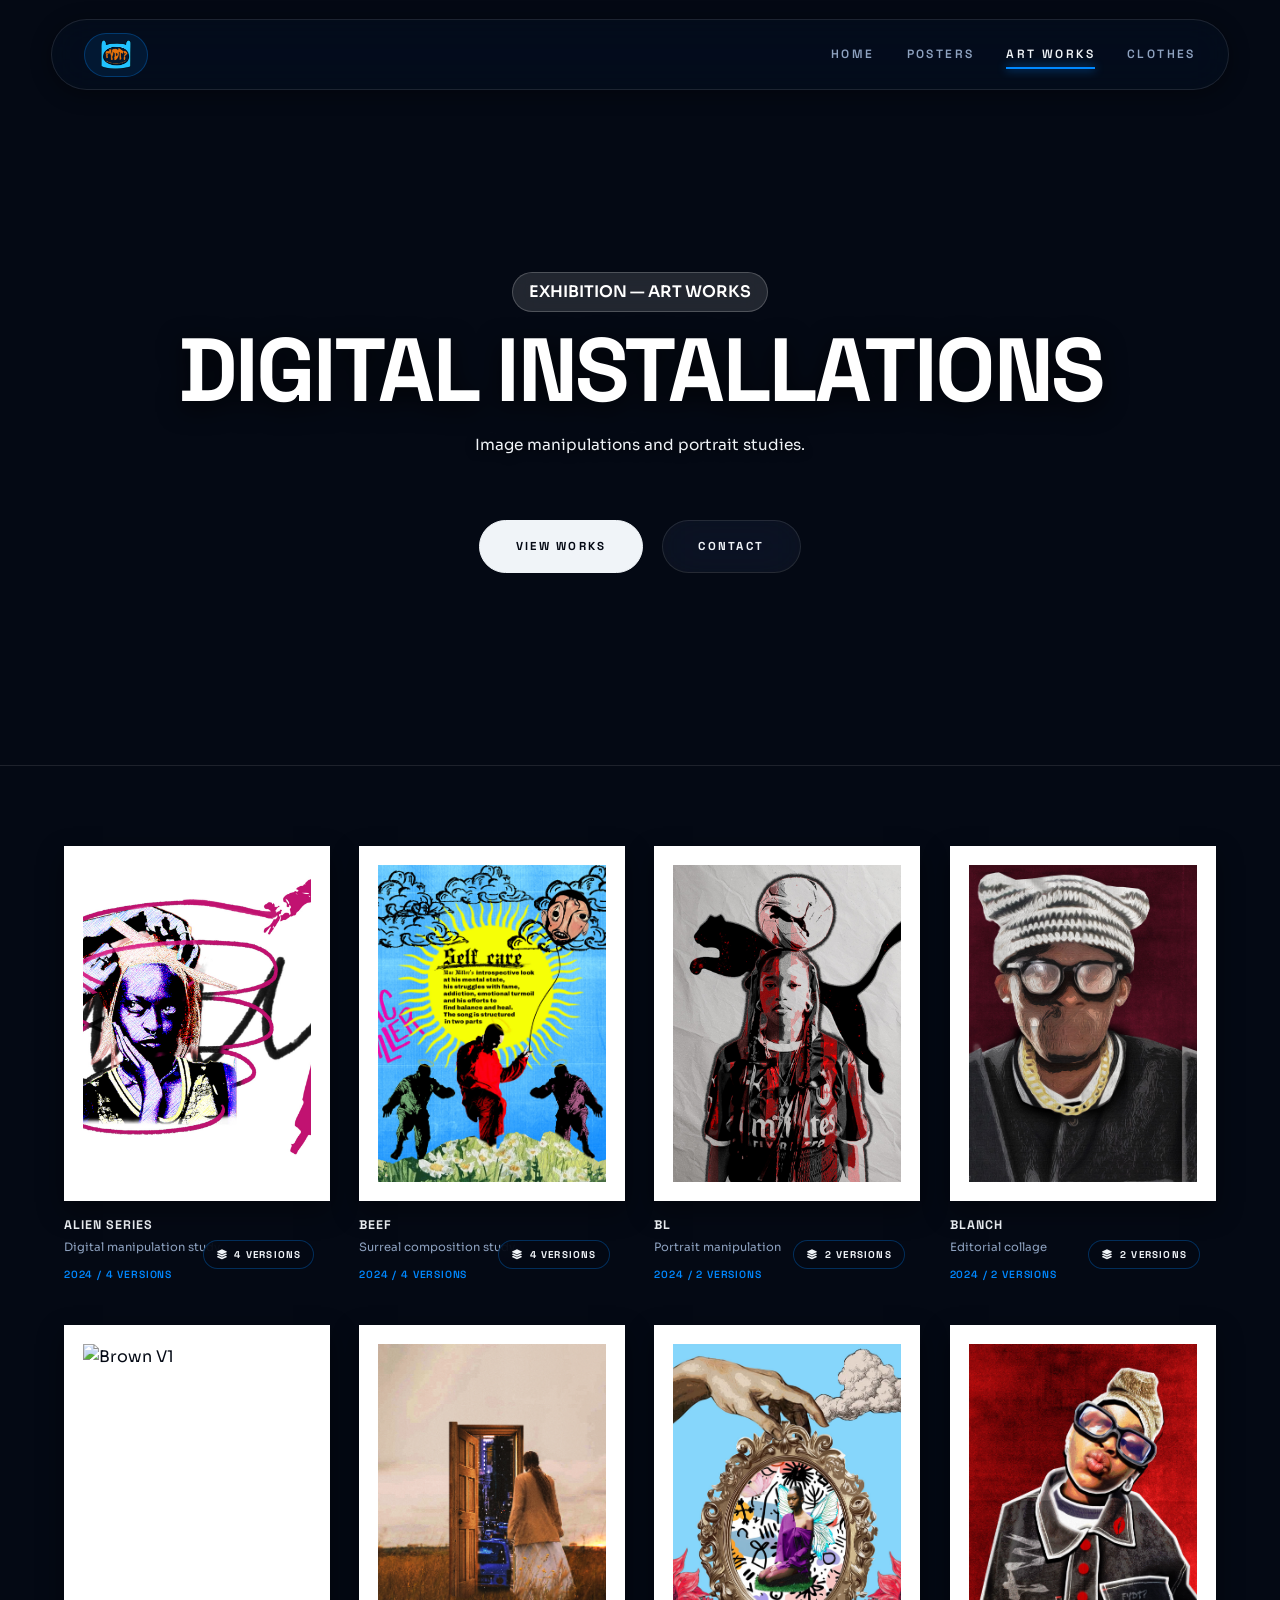
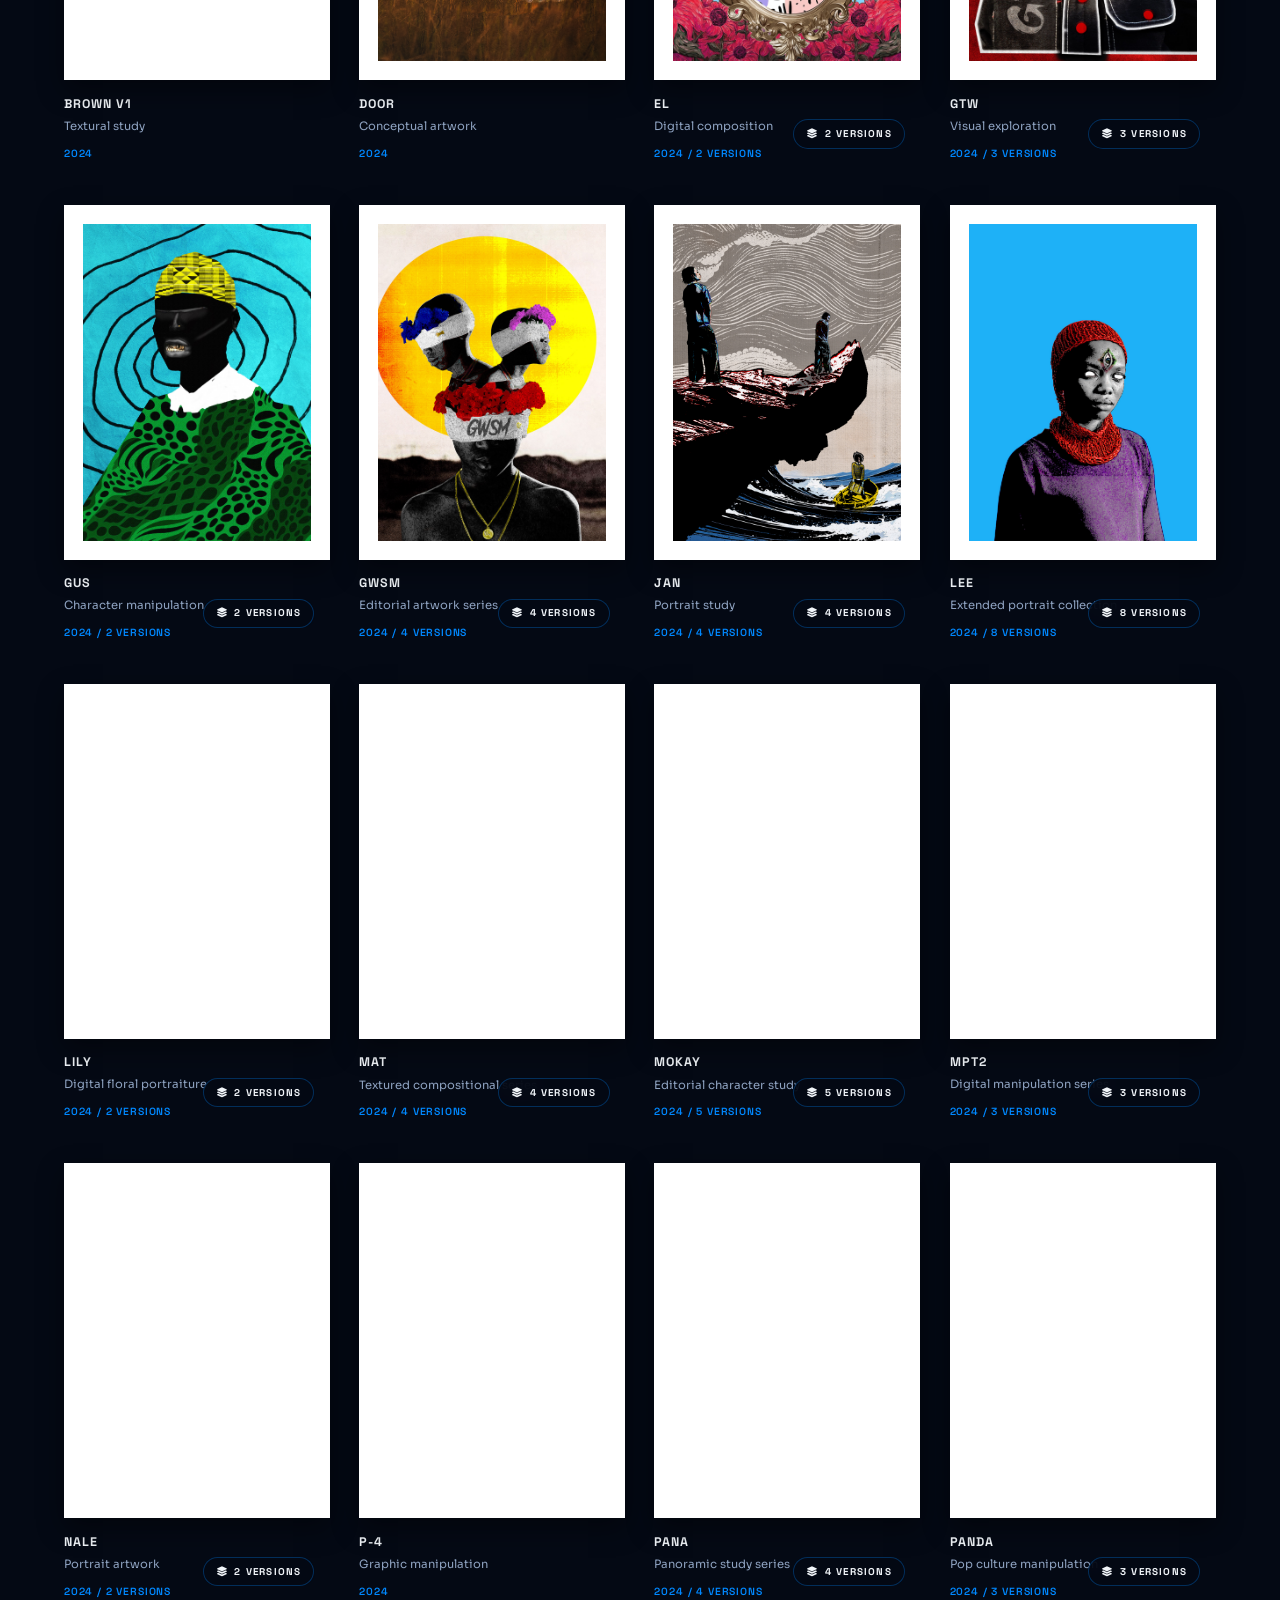
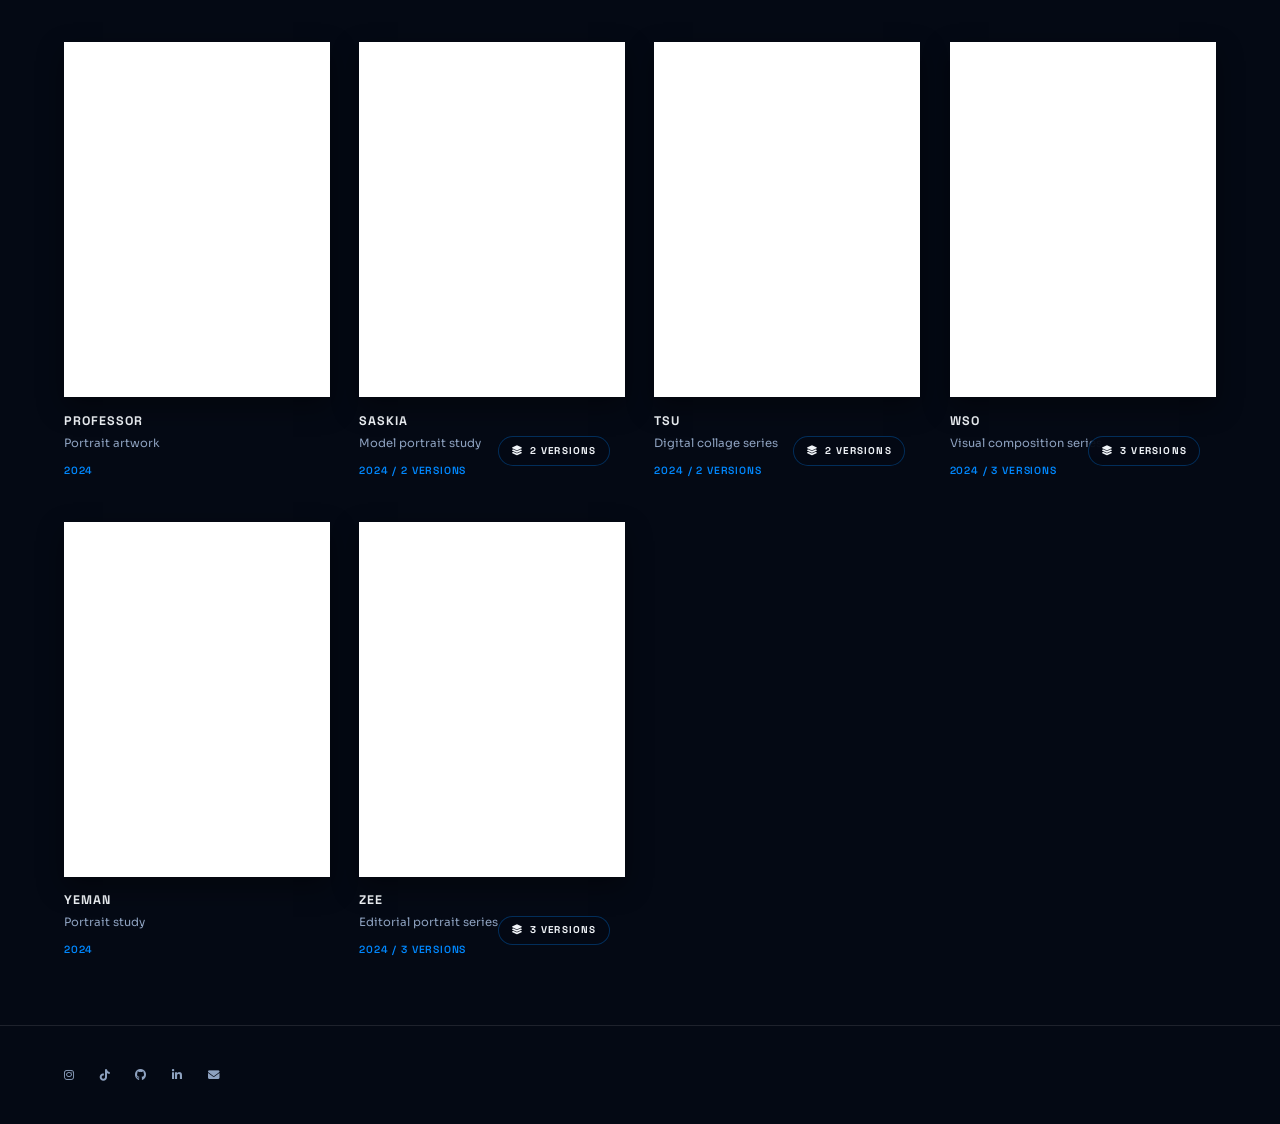
==== commit 13d45ed6: "removed website page" ====
--- a/Artworks.html
+++ b/Artworks.html
@@ -11,9 +11,13 @@
   <meta name="viewport" content="width=device-width, initial-scale=1.0">
   <meta name="description" content="Visual works, portrait studies, and image manipulations by Ali Muunganirwa.">
   <title>Art Works | Ali Muunganirwa</title>
+
+  <!-- Preconnect & Preload Critical Resources -->
   <link rel="icon" type="image/png" href="Images/FYDT/Favicon.png">
   <link rel="preconnect" href="https://fonts.googleapis.com">
   <link rel="preconnect" href="https://fonts.gstatic.com" crossorigin>
+  <link rel="preload" href="https://fonts.googleapis.com/css2?family=Space+Grotesk:wght@400;500;700&family=Sora:wght@400;500;600;700&display=swap" as="style">
+
   <link href="https://fonts.googleapis.com/css2?family=Space+Grotesk:wght@400;500;700&family=Sora:wght@400;500;600;700&display=swap" rel="stylesheet">
   <link rel="stylesheet" href="https://cdnjs.cloudflare.com/ajax/libs/font-awesome/6.5.2/css/all.min.css">
   <link rel="stylesheet" href="style.css">
@@ -23,7 +27,7 @@
   <!-- ==========================================================================
        LOADING SCREEN
        ========================================================================== -->
-  <div class="loading-screen" aria-hidden="true">
+  <div class="loading-screen" id="loadingScreen" aria-hidden="true">
     <div class="loading-dots" aria-hidden="true">
       <span></span>
       <span></span>
@@ -40,14 +44,13 @@
       <span class="nav-logo"><img src="Images/FYDT/Favicon.png" alt="Ali Muunganirwa logo"></span>
     </a>
     <button class="menu-toggle" type="button" aria-label="Toggle menu">
-      <span></span><span></span>
+      <span></span><span></span><span></span>
     </button>
     <nav class="site-nav" aria-label="Primary navigation">
       <a href="Index.html" data-nav="home">Home</a>
       <a href="posters.html" data-nav="posters">Posters</a>
       <a href="Artworks.html" data-nav="art" class="active">Art Works</a>
       <a href="clothing.html" data-nav="clothes">Clothes</a>
-      <a href="website.html" data-nav="websites">Websites</a>
     </nav>
   </header>
 
@@ -57,7 +60,7 @@
          ========================================================================== -->
     <section class="hero-section">
       <div class="hero-stage">
-        <video class="hero-background-video" muted autoplay loop playsinline preload="metadata" poster="Images/FYDT/hero-poster.jpg" aria-hidden="true">
+        <video class="hero-background-video" muted autoplay loop playsinline preload="metadata" aria-hidden="true">
           <source src="Images/Hero/artwork.mp4" type="video/mp4">
           Your browser does not support video playback.
         </video>
@@ -547,5 +550,26 @@
   <script src="https://cdnjs.cloudflare.com/ajax/libs/gsap/3.12.5/gsap.min.js"></script>
   <script src="https://unpkg.com/lenis@1.1.21/dist/lenis.min.js"></script>
   <script src="script.js"></script>
+
+  <!-- Instant Preloader Safeguard Script -->
+  <script>
+    (function() {
+      const loader = document.getElementById('loadingScreen');
+      const dismissLoader = () => {
+        if (loader && !loader.classList.contains('hidden')) {
+          loader.classList.add('hidden');
+          document.body.classList.add('loaded');
+        }
+      };
+
+      if (document.readyState === 'interactive' || document.readyState === 'complete') {
+        dismissLoader();
+      } else {
+        document.addEventListener('DOMContentLoaded', dismissLoader);
+      }
+
+      setTimeout(dismissLoader, 1200);
+    })();
+  </script>
 </body>
 </html>
--- a/style.css
+++ b/style.css
@@ -91,6 +91,10 @@
   text-rendering: optimizeLegibility;
   position: relative;
   min-height: 100vh;
+}
+
+body.nav-open {
+  overflow: hidden; /* Prevents background scrolling when mobile menu is open */
 }
 
 a {
@@ -172,6 +176,15 @@
   mix-blend-mode: screen;
 }
 
+/* Disable expensive background cloud animations & heavy filters on mobile devices to fix lag */
+@media (max-width: 850px) {
+  body::after {
+    animation: none;
+    filter: none;
+    opacity: 0.3;
+  }
+}
+
 /* --------------------------------------------------------------------------
    04. CURSOR & PRELOADER
    -------------------------------------------------------------------------- */
@@ -364,15 +377,55 @@
 .menu-toggle {
   display: none;
   flex-direction: column;
-  gap: 0.35rem;
+  justify-content: space-between;
+  width: 28px;
+  height: 20px;
   background: transparent;
-  padding: 0.5rem;
+  padding: 0;
+  z-index: 1001;
 }
 
 .menu-toggle span {
-  width: 24px;
+  width: 100%;
   height: 2px;
   background: var(--text-main);
+  transition: all 0.3s ease;
+}
+
+/* Active hamburger icon state */
+.menu-toggle.active span:nth-child(1) {
+  transform: translateY(9px) rotate(45deg);
+}
+.menu-toggle.active span:nth-child(2) {
+  opacity: 0;
+}
+.menu-toggle.active span:nth-child(3) {
+  transform: translateY(-9px) rotate(-45deg);
+}
+
+/* Mobile Nav Overlay Backdrop */
+.nav-backdrop {
+  display: none;
+}
+
+@media (max-width: 850px) {
+  .nav-backdrop {
+    display: block;
+    position: fixed;
+    inset: 0;
+    background: rgba(2, 6, 16, 0.75);
+    backdrop-filter: blur(8px);
+    -webkit-backdrop-filter: blur(8px);
+    z-index: 998;
+    opacity: 0;
+    visibility: hidden;
+    transition: opacity 0.4s ease, visibility 0.4s ease;
+  }
+
+  body.nav-open .nav-backdrop {
+    opacity: 1;
+    visibility: visible;
+  }
 }
 
 /* --------------------------------------------------------------------------
@@ -733,9 +786,9 @@
   text-transform: uppercase;
 }
 
-/* ==========================================================================
+/* --------------------------------------------------------------------------
    09. RE-ENGINEERED SIDE-BY-SIDE MODAL (EDITORIAL ART GALLERY LOOK)
-   ========================================================================== */
+   -------------------------------------------------------------------------- */
 
 /* Outer Backdrop Overlay */
 .art-modal,
@@ -788,7 +841,11 @@
   background: rgba(4, 9, 20, 0.85);
   border: 1px solid var(--border-subtle);
   color: var(--text-main);
-  padding: 0.5rem 1rem;
+  padding: 0.6rem 1.1rem;
+  min-height: 44px;
+  display: inline-flex;
+  align-items: center;
+  justify-content: center;
   font-family: var(--font-display);
   font-size: 0.68rem;
   font-weight: 700;
@@ -837,8 +894,8 @@
   background: rgba(6, 14, 28, 0.75);
   border: 1px solid var(--border-subtle);
   color: #ffffff;
-  width: 44px;
-  height: 44px;
+  width: 48px;
+  height: 48px;
   display: grid;
   place-items: center;
   cursor: pointer;
@@ -944,6 +1001,8 @@
   gap: 0.8rem;
   overflow-x: auto;
   padding-bottom: 0.4rem;
+  scroll-snap-type: x mandatory;
+  -webkit-overflow-scrolling: touch;
 }
 
 /* Custom Webkit Scrollbar for Thumbnails */
@@ -975,6 +1034,7 @@
   background: #02050c !important;
   padding: 0 !important;
   transition: all 0.25s ease;
+  scroll-snap-align: start;
 }
 
 .version-thumbnails img.active,
@@ -1169,7 +1229,7 @@
 }
 
 /* --------------------------------------------------------------------------
-   12. RESPONSIVE BREAKPOINTS
+   12. RESPONSIVE BREAKPOINTS & MOBILE FIXES
    -------------------------------------------------------------------------- */
 @media (max-width: 1200px) {
   .poster-grid,
@@ -1184,10 +1244,11 @@
 }
 
 @media (max-width: 900px) {
+  /* Modal Mobile Overflow & Padding Fix */
   .art-modal,
   #artModal {
     align-items: flex-start;
-    padding: 1rem;
+    padding: 1rem 1rem 3.5rem 1rem; /* Added bottom padding for mobile browsers */
     overflow-y: auto;
   }
 
@@ -1195,7 +1256,7 @@
     grid-template-columns: 1fr;
     height: auto;
     max-height: none;
-    margin: auto 0;
+    margin: auto 0 2rem 0;
     overflow: visible;
   }
 
@@ -1231,26 +1292,93 @@
     padding: 2rem;
   }
 
+  /* Fixed Mobile Navigation Header Bar */
+  .site-header {
+    top: 0;
+    left: 0;
+    right: 0;
+    width: 100%;
+    padding: 0.8rem 1.2rem;
+    border-radius: 0;
+    border-left: none;
+    border-right: none;
+    border-top: none;
+    background: rgba(4, 9, 20, 0.95);
+  }
+
+  /* Scale Header Logo & Brand Text to prevent collision */
+  .brand {
+    font-size: 0.72rem;
+    letter-spacing: 0.15em;
+  }
+
+  .nav-logo {
+    padding: 0.25rem 0.6rem;
+  }
+
+  .nav-logo img {
+    height: 1.4rem;
+  }
+
+  /* Mobile Off-Screen Left-Sliding Menu Drawer */
   .site-nav {
     position: fixed;
-    inset: 0;
-    background: rgba(4, 9, 20, 0.98);
-    backdrop-filter: var(--glass-blur-heavy);
-    -webkit-backdrop-filter: var(--glass-blur-heavy);
+    top: 0;
+    left: -100%; /* Off-screen to the left */
+    bottom: 0;
+    width: 85%;
+    max-width: 320px;
+    height: 100vh;
+    height: 100dvh; /* Dynamic viewport height for mobile browsers */
+    background: #040914; /* Pure dark backdrop for optimal mobile decoding performance */
+    border-right: 1px solid var(--border-accent);
     flex-direction: column;
-    justify-content: center;
-    gap: 2rem;
-    transform: translateY(-100%);
-    transition: transform 0.4s var(--ease-out-expo);
-    padding: 2rem;
-  }
-
+    justify-content: flex-start; /* Keeps nav items aligned from top */
+    align-items: stretch;
+    padding: 6rem 2rem 3rem 2rem; /* Clears top mobile header bar */
+    gap: 1.2rem;
+    overflow-y: auto; /* Allows scrolling inside the drawer if links overflow */
+    -webkit-overflow-scrolling: touch;
+    transform: none;
+    transition: left 0.4s var(--ease-out-expo);
+    box-shadow: 10px 0 30px rgba(0, 0, 0, 0.8);
+    z-index: 999;
+  }
+
+  /* Slide drawer into view when active */
+  .site-nav.active,
   body.nav-open .site-nav {
-    transform: translateY(0);
+    left: 0;
+  }
+
+  /* Explicit formatting for all links and buttons inside site-nav */
+  .site-nav a,
+  .site-nav button,
+  .site-nav .btn {
+    display: flex !important;
+    visibility: visible !important;
+    opacity: 1 !important;
+    font-size: 1.05rem;
+    width: 100%;
+    padding: 0.8rem 0;
+    border-bottom: 1px solid var(--border-subtle);
+    color: var(--text-main);
+    text-align: left;
+    align-items: center;
+    justify-content: space-between;
+  }
+
+  .site-nav a::after {
+    display: none; /* Hide hover underline effect on mobile */
   }
 
   .menu-toggle {
     display: flex;
+  }
+
+  /* Expand Hero Text Rotator Height for Wrapping Mobile Text */
+  .hero-text-rotator {
+    min-height: 5.5rem;
   }
 }
 
@@ -1278,4 +1406,17 @@
   .hero-copy h1 {
     font-size: clamp(2.2rem, 11vw, 3.8rem);
   }
+}
+
+/* Reduced Motion Accessibility Settings */
+@media (prefers-reduced-motion: reduce) {
+  body::after,
+  .hero-copy,
+  .scroll-indicator span::before {
+    animation: none !important;
+  }
+  
+  html {
+    scroll-behavior: auto !important;
+  }
 }
